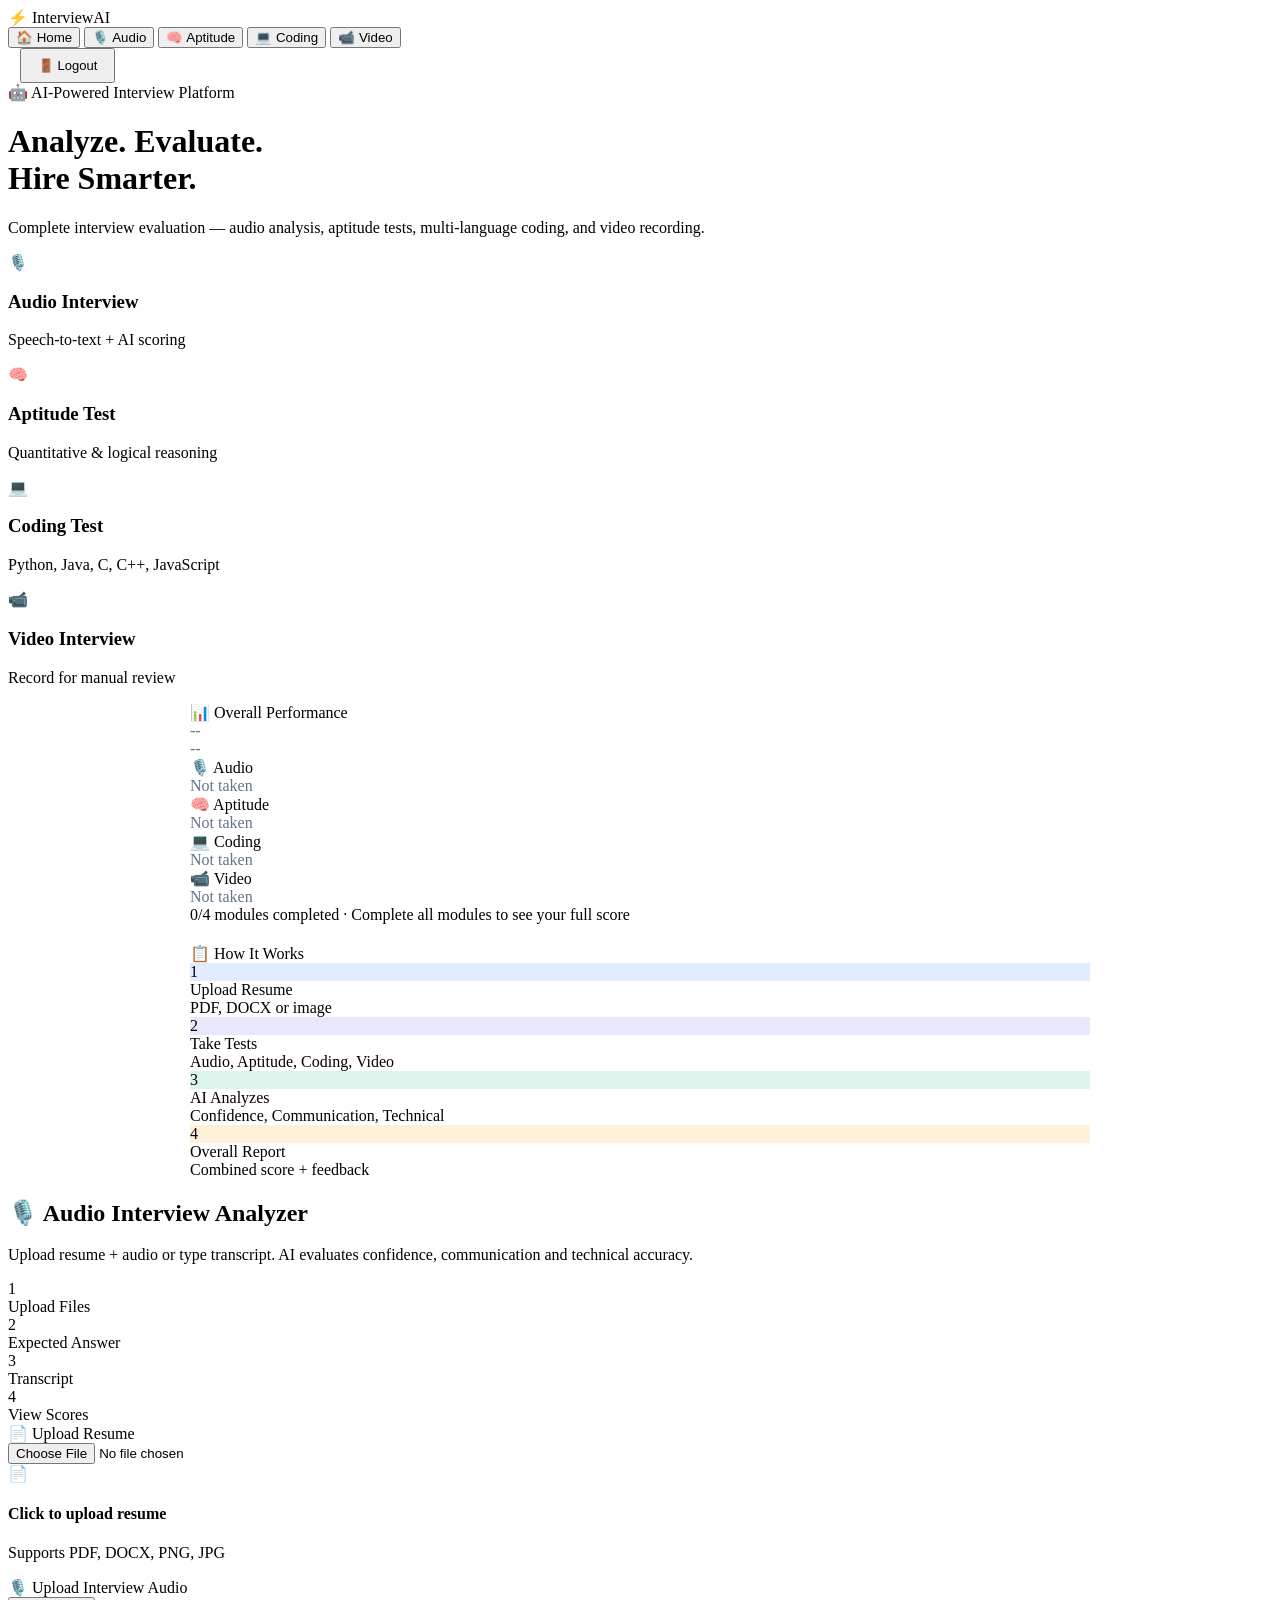
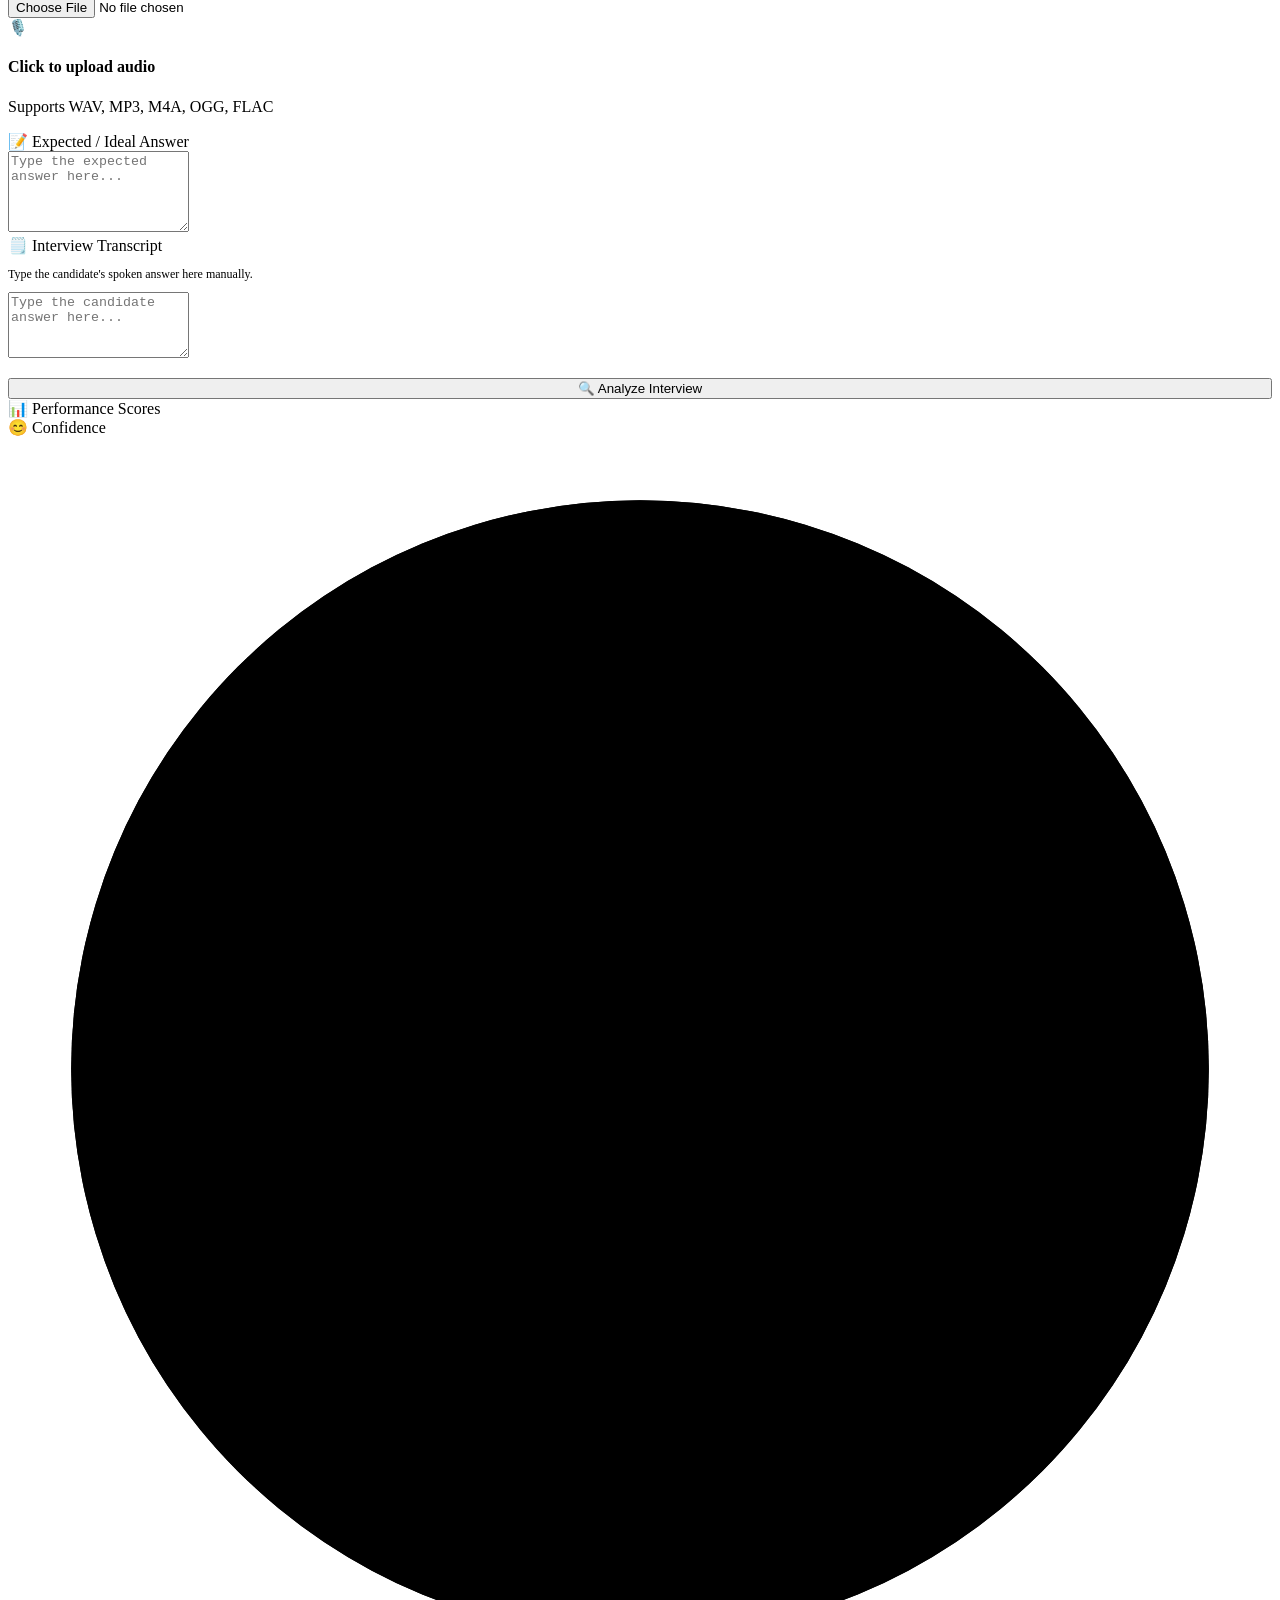
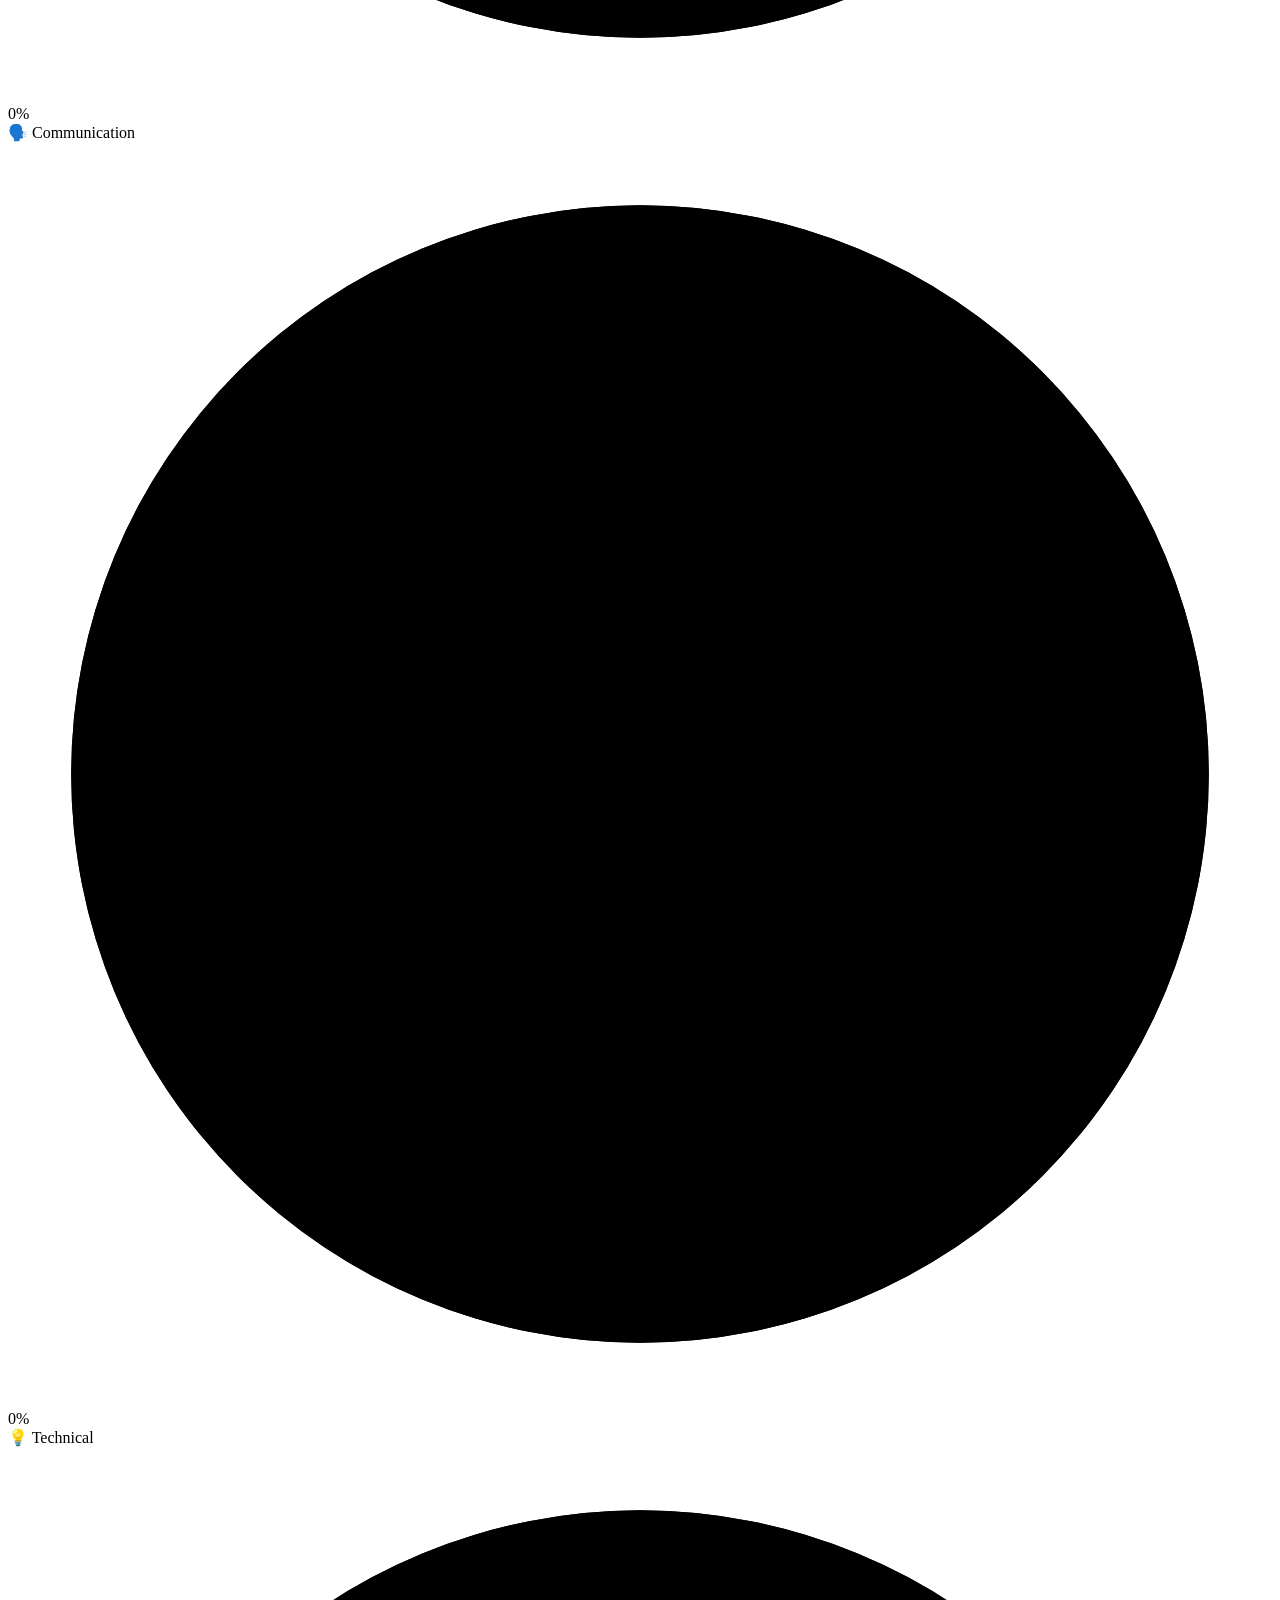
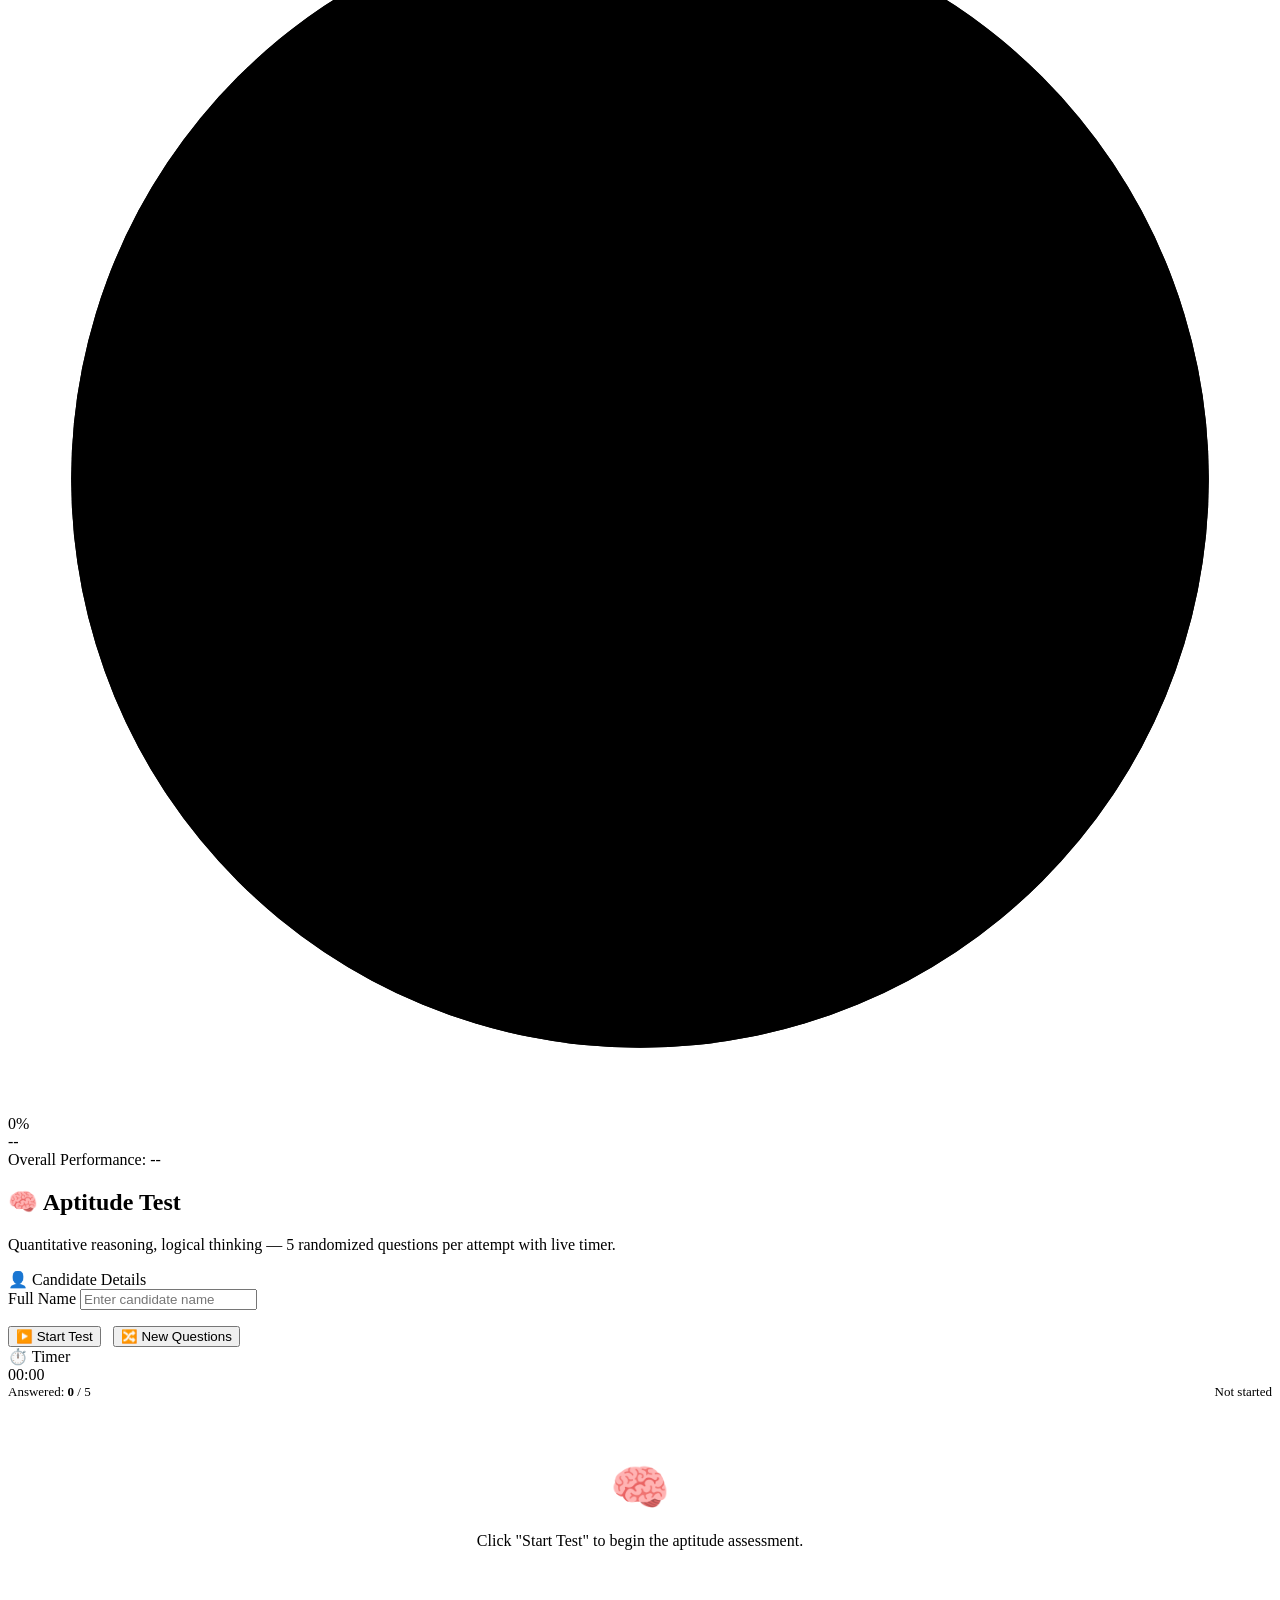
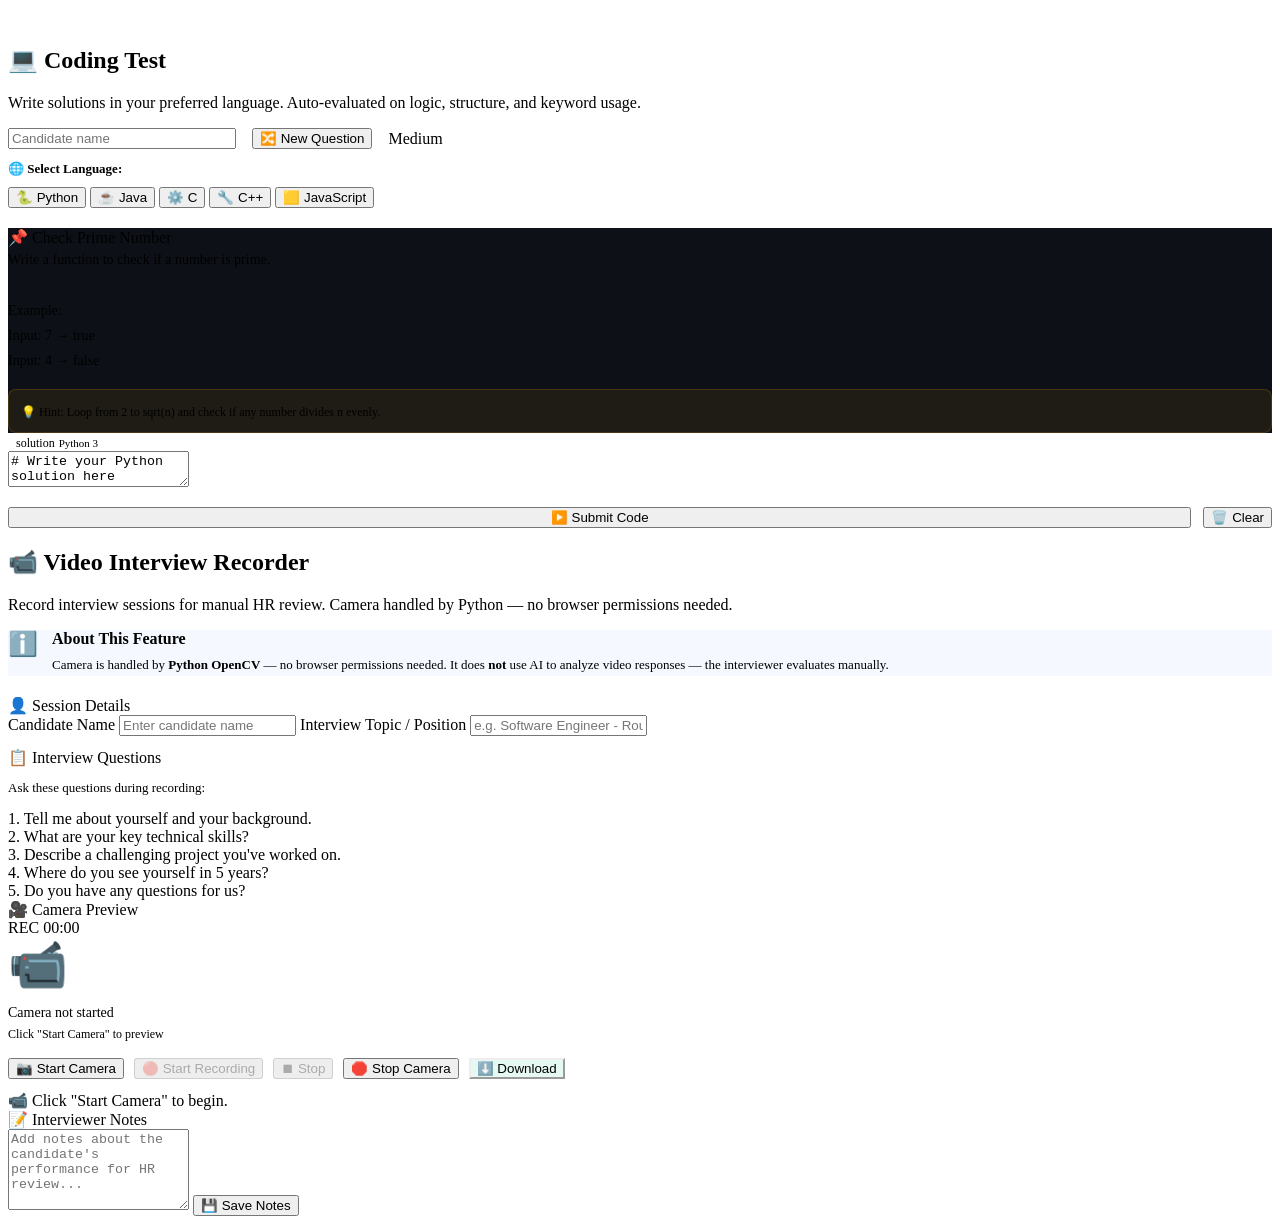
==== index.html @ 1e970c87 "first commit" ====
<!DOCTYPE html>
<html lang="en">
<head>
  <meta charset="UTF-8"/>
  <meta name="viewport" content="width=device-width, initial-scale=1.0"/>
  <title>InterviewAI — Performance Analyzer</title>
  <link href="https://fonts.googleapis.com/css2?family=Syne:wght@400;600;700;800&family=DM+Sans:ital,wght@0,300;0,400;0,500;1,300&display=swap" rel="stylesheet"/>
  <link rel="stylesheet" href="css/style.css"/>
</head>
<body>

<!-- ═══════════════ NAVBAR ═══════════════ -->
<nav>
  <div class="nav-logo">⚡ InterviewAI</div>
  <div class="nav-tabs">
    <button class="nav-tab active" onclick="showPage('home')">🏠 <span>Home</span></button>
    <button class="nav-tab" onclick="showPage('audio')">🎙️ <span>Audio</span></button>
    <button class="nav-tab" onclick="showPage('aptitude')">🧠 <span>Aptitude</span></button>
    <button class="nav-tab" onclick="showPage('coding')">💻 <span>Coding</span></button>
    <button class="nav-tab" onclick="showPage('video')">📹 <span>Video</span></button>
    </div>
  <div style="display:flex;align-items:center;gap:12px;">
    <span id="nav-user" style="font-size:13px;color:var(--text2);"></span>
    <button class="btn btn-ghost" style="padding:8px 16px;font-size:13px;" onclick="doLogout()">🚪 Logout</button>
  </div>
</nav>

<!-- ═══════════════ HOME PAGE ═══════════════ -->
<div class="page active" id="page-home">
  <div class="hero">
    <div class="hero-badge">🤖 AI-Powered Interview Platform</div>
    <h1>Analyze. Evaluate.<br/><span>Hire Smarter.</span></h1>
    <p>Complete interview evaluation — audio analysis, aptitude tests, multi-language coding, and video recording.</p>
    <div class="hero-cards">
      <div class="hero-card" onclick="showPage('audio')">
        <div class="icon">🎙️</div><h3>Audio Interview</h3><p>Speech-to-text + AI scoring</p>
      </div>
      <div class="hero-card" onclick="showPage('aptitude')">
        <div class="icon">🧠</div><h3>Aptitude Test</h3><p>Quantitative & logical reasoning</p>
      </div>
      <div class="hero-card" onclick="showPage('coding')">
        <div class="icon">💻</div><h3>Coding Test</h3><p>Python, Java, C, C++, JavaScript</p>
      </div>
      <div class="hero-card" onclick="showPage('video')">
        <div class="icon">📹</div><h3>Video Interview</h3><p>Record for manual review</p>
      </div>
    </div>
  </div>

  <div style="max-width:900px;margin:0 auto;">
    <!-- Overall Score Panel -->
    <div class="overall-panel" id="overall-panel">
      <div class="overall-header">
        <div class="overall-title">📊 Overall Performance</div>
        <div class="overall-score" style="color:var(--text2);">--</div>
        <div class="overall-grade">Complete modules to see your overall score</div>
      </div>
      <div class="overall-bars"></div>
    </div>

    <div class="card" style="margin-top:20px;">
      <div class="card-title">📋 How It Works</div>
      <div class="how-steps">
        <div class="how-step">
          <div class="how-num" style="background:rgba(59,130,246,.15);color:var(--accent);">1</div>
          <div class="how-label">Upload Resume</div>
          <div class="how-sub">PDF, DOCX or image</div>
        </div>
        <div class="how-step">
          <div class="how-num" style="background:rgba(99,102,241,.15);color:var(--accent2);">2</div>
          <div class="how-label">Take Tests</div>
          <div class="how-sub">Audio, Aptitude, Coding, Video</div>
        </div>
        <div class="how-step">
          <div class="how-num" style="background:rgba(16,185,129,.15);color:var(--accent3);">3</div>
          <div class="how-label">AI Analyzes</div>
          <div class="how-sub">Confidence, Communication, Technical</div>
        </div>
        <div class="how-step">
          <div class="how-num" style="background:rgba(245,158,11,.15);color:var(--warn);">4</div>
          <div class="how-label">Overall Report</div>
          <div class="how-sub">Combined score + feedback</div>
        </div>
      </div>
    </div>
  </div>
</div>

<!-- ═══════════════ AUDIO PAGE ═══════════════ -->
<div class="page" id="page-audio">
  <div class="section-header">
    <h2>🎙️ Audio Interview Analyzer</h2>
    <p>Upload resume + audio or type transcript. AI evaluates confidence, communication and technical accuracy.</p>
  </div>

  <div class="steps" id="audio-steps">
    <div class="step active" id="astep-1"><div class="step-circle">1</div><div class="step-label">Upload Files</div></div>
    <div class="step-line"></div>
    <div class="step" id="astep-2"><div class="step-circle">2</div><div class="step-label">Expected Answer</div></div>
    <div class="step-line"></div>
    <div class="step" id="astep-3"><div class="step-circle">3</div><div class="step-label">Transcript</div></div>
    <div class="step-line"></div>
    <div class="step" id="astep-4"><div class="step-circle">4</div><div class="step-label">View Scores</div></div>
  </div>

  <div class="grid-2">
    <div>
      <div class="card">
        <div class="card-title">📄 Upload Resume</div>
        <div class="upload-zone" id="resume-zone" onclick="document.getElementById('resume-file').click()">
          <input type="file" id="resume-file" accept=".pdf,.docx,.png,.jpg,.jpeg" onchange="handleResumeUpload(this)"/>
          <div class="upload-icon">📄</div>
          <h4>Click to upload resume</h4>
          <p>Supports PDF, DOCX, PNG, JPG</p>
        </div>
      </div>
      <div class="card">
        <div class="card-title">🎙️ Upload Interview Audio</div>
        <div class="upload-zone" id="audio-zone" onclick="document.getElementById('audio-file').click()">
          <input type="file" id="audio-file" accept=".wav,.mp3,.m4a,.ogg,.flac" onchange="handleAudioUpload(this)"/>
          <div class="upload-icon">🎙️</div>
          <h4>Click to upload audio</h4>
          <p>Supports WAV, MP3, M4A, OGG, FLAC</p>
        </div>
      </div>
      <div class="card">
        <div class="card-title">📝 Expected / Ideal Answer</div>
        <textarea id="expected-answer" placeholder="Type the expected answer here..." rows="5"></textarea>
      </div>
      <div class="card">
        <div class="card-title">🗒️ Interview Transcript</div>
        <p style="font-size:12px;color:var(--text3);margin-bottom:10px;">Type the candidate's spoken answer here manually.</p>
        <textarea id="manual-transcript" placeholder="Type the candidate answer here..." rows="4"></textarea>
      </div>
      <button class="btn btn-primary btn-lg" style="width:100%;margin-top:16px;justify-content:center;" onclick="analyzeAudio()" id="analyze-btn">
        🔍 Analyze Interview
      </button>
      <div class="status-bar" id="audio-status" style="display:none;"></div>
    </div>

    <div>
      <div class="card">
        <div class="card-title">📊 Performance Scores</div>
        <div class="score-grid">
          <div class="score-item">
            <div class="score-label">😊 Confidence</div>
            <div class="score-ring">
              <svg viewBox="0 0 100 100"><circle class="track" cx="50" cy="50" r="45"/><circle class="fill conf" id="ring-conf" cx="50" cy="50" r="45"/></svg>
              <div class="score-val" id="val-conf">0%</div>
            </div>
          </div>
          <div class="score-item">
            <div class="score-label">🗣️ Communication</div>
            <div class="score-ring">
              <svg viewBox="0 0 100 100"><circle class="track" cx="50" cy="50" r="45"/><circle class="fill comm" id="ring-comm" cx="50" cy="50" r="45"/></svg>
              <div class="score-val" id="val-comm">0%</div>
            </div>
          </div>
          <div class="score-item">
            <div class="score-label">💡 Technical</div>
            <div class="score-ring">
              <svg viewBox="0 0 100 100"><circle class="track" cx="50" cy="50" r="45"/><circle class="fill tech" id="ring-tech" cx="50" cy="50" r="45"/></svg>
              <div class="score-val" id="val-tech">0%</div>
            </div>
          </div>
        </div>
      </div>
      <div class="result-banner" id="result-banner">
        <div class="grade" id="result-grade">--</div>
        <div class="overall" id="result-overall">Overall Performance: --</div>
      </div>
      <div class="card" id="feedback-section" style="display:none;">
        <div class="card-title">📋 Detailed Feedback</div>
        <div id="feedback-items"></div>
      </div>
      <div class="card" id="transcript-section" style="display:none;">
        <div class="card-title">🗒️ Transcript</div>
        <div class="transcript-box" id="transcript-display">—</div>
      </div>
    </div>
  </div>
</div>

<!-- ═══════════════ APTITUDE PAGE ═══════════════ -->
<div class="page" id="page-aptitude">
  <div class="section-header">
    <h2>🧠 Aptitude Test</h2>
    <p>Quantitative reasoning, logical thinking — 5 randomized questions per attempt with live timer.</p>
  </div>
  <div class="grid-2" style="align-items:start;">
    <div>
      <div class="card">
        <div class="card-title">👤 Candidate Details</div>
        <label>Full Name</label>
        <input type="text" id="apt-name" placeholder="Enter candidate name"/>
        <div style="margin-top:16px;display:flex;gap:12px;flex-wrap:wrap;">
          <button class="btn btn-success" onclick="startAptitude()">▶️ Start Test</button>
          <button class="btn btn-ghost" onclick="newAptitudeTest()">🔀 New Questions</button>
        </div>
      </div>
      <div class="card">
        <div class="card-title">⏱️ Timer</div>
        <div class="timer-display" id="apt-timer">00:00</div>
        <div style="display:flex;justify-content:space-between;font-size:13px;color:var(--text2);">
          <span>Answered: <strong id="apt-answered">0</strong> / 5</span>
          <span id="apt-status-text" style="color:var(--text3);">Not started</span>
        </div>
      </div>
      <div class="card" id="apt-result-card" style="display:none;">
        <div class="card-title">🏆 Result</div>
        <div style="text-align:center;padding:10px 0;">
          <div style="font-family:var(--font-h);font-size:48px;font-weight:800;" id="apt-score-big">--</div>
          <div style="color:var(--text2);margin-top:4px;" id="apt-grade-text">--</div>
          <div style="margin-top:16px;" id="apt-result-details"></div>
        </div>
      </div>
    </div>
    <div id="apt-questions-container">
      <div style="text-align:center;padding:60px 20px;color:var(--text3);">
        <div style="font-size:48px;margin-bottom:16px;">🧠</div>
        <p>Click "Start Test" to begin the aptitude assessment.</p>
      </div>
    </div>
  </div>
</div>

<!-- ═══════════════ CODING PAGE ═══════════════ -->
<div class="page" id="page-coding">
  <div class="section-header">
    <h2>💻 Coding Test</h2>
    <p>Write solutions in your preferred language. Auto-evaluated on logic, structure, and keyword usage.</p>
  </div>

  <div style="display:flex;align-items:center;gap:16px;margin-bottom:12px;flex-wrap:wrap;">
    <input type="text" id="code-name" placeholder="Candidate name" style="width:220px;"/>
    <button class="btn btn-ghost" onclick="newCodingQuestion()">🔀 New Question</button>
    <span id="code-difficulty-badge" class="badge badge-blue">Easy</span>
  </div>

  <!-- Language Selector -->
  <div style="margin-bottom:20px;">
    <div style="font-size:13px;font-weight:600;color:var(--text2);margin-bottom:10px;">🌐 Select Language:</div>
    <div class="lang-selector" id="lang-selector"></div>
  </div>

  <div class="grid-2" style="align-items:start;">
    <div>
      <div class="card" style="background:#0d1117;border-color:#1e2d47;">
        <div class="card-title" id="code-q-title">📌 Question</div>
        <div id="code-q-desc" style="font-size:14px;line-height:1.8;color:var(--text2);white-space:pre-line;"></div>
        <div style="margin-top:16px;padding:12px;background:rgba(245,158,11,.08);border-radius:8px;border:1px solid rgba(245,158,11,.2);">
          <span style="font-size:12px;color:var(--warn);">💡 Hint: </span>
          <span id="code-q-hint" style="font-size:12px;color:var(--text2);"></span>
        </div>
      </div>

      <div class="card" id="code-result-card" style="display:none;">
        <div class="card-title">📊 Result</div>
        <div style="text-align:center;margin-bottom:16px;">
          <div style="font-family:var(--font-h);font-size:42px;font-weight:800;" id="code-score-big">--</div>
          <div id="code-grade-text" style="color:var(--text2);font-size:15px;margin-top:4px;"></div>
        </div>
        <div id="code-feedback-items"></div>
        <div style="margin-top:16px;">
          <div style="font-size:13px;font-weight:600;color:var(--text2);margin-bottom:8px;">✅ Sample Solution:</div>
          <div class="code-editor" style="max-height:200px;overflow-y:auto;">
            <div class="code-editor-bar">
              <div class="code-dot" style="background:#ff5f57"></div>
              <div class="code-dot" style="background:#febc2e"></div>
              <div class="code-dot" style="background:#28c840"></div>
              <span id="lang-badge" style="font-size:12px;color:var(--text3);margin-left:8px;">🐍 Python</span>
            </div>
            <pre id="code-sample-solution" style="padding:16px;color:#a5f3fc;font-size:13px;line-height:1.7;overflow-x:auto;margin:0;white-space:pre-wrap;"></pre>
          </div>
        </div>
      </div>
    </div>

    <div>
      <div class="code-editor">
        <div class="code-editor-bar">
          <div class="code-dot" style="background:#ff5f57"></div>
          <div class="code-dot" style="background:#febc2e"></div>
          <div class="code-dot" style="background:#28c840"></div>
          <span style="font-size:12px;color:var(--text3);margin-left:8px;">solution</span>
          <span style="margin-left:auto;font-size:11px;color:var(--text3);" id="editor-lang-label">Python 3</span>
        </div>
        <textarea id="code-editor-box" spellcheck="false"># Write your Python solution here

def solution():
    pass
</textarea>
      </div>
      <div style="display:flex;gap:12px;margin-top:16px;">
        <button class="btn btn-primary btn-lg" style="flex:1;justify-content:center;" onclick="submitCode()">▶️ Submit Code</button>
        <button class="btn btn-ghost" onclick="clearCode()">🗑️ Clear</button>
      </div>
    </div>
  </div>
</div>

<!-- ═══════════════ VIDEO PAGE ═══════════════ -->
<div class="page" id="page-video">
  <div class="section-header">
    <h2>📹 Video Interview Recorder</h2>
    <p>Record interview sessions for manual HR review. Camera handled by Python — no browser permissions needed.</p>
  </div>

  <div class="card" style="background:rgba(59,130,246,.05);border-color:rgba(59,130,246,.2);margin-bottom:20px;">
    <div style="display:flex;gap:14px;align-items:flex-start;">
      <div style="font-size:24px;">ℹ️</div>
      <div>
        <div style="font-weight:600;margin-bottom:6px;">About This Feature</div>
        <div style="font-size:13px;color:var(--text2);line-height:1.7;">
          Camera is handled by <strong>Python OpenCV</strong> — no browser permissions needed.
          It does <strong>not</strong> use AI to analyze video responses — the interviewer evaluates manually.
        </div>
      </div>
    </div>
  </div>

  <div class="grid-2" style="align-items:start;">
    <div>
      <div class="card">
        <div class="card-title">👤 Session Details</div>
        <label>Candidate Name</label>
        <input type="text" id="video-name" placeholder="Enter candidate name" style="margin-bottom:12px;"/>
        <label>Interview Topic / Position</label>
        <input type="text" id="video-topic" placeholder="e.g. Software Engineer - Round 1"/>
      </div>
      <div class="card">
        <div class="card-title">📋 Interview Questions</div>
        <p style="font-size:13px;color:var(--text2);margin-bottom:14px;">Ask these questions during recording:</p>
        <div class="video-q-list">
          <div class="video-q" style="border-color:var(--accent);">1. Tell me about yourself and your background.</div>
          <div class="video-q" style="border-color:var(--accent2);">2. What are your key technical skills?</div>
          <div class="video-q" style="border-color:var(--accent3);">3. Describe a challenging project you've worked on.</div>
          <div class="video-q" style="border-color:var(--warn);">4. Where do you see yourself in 5 years?</div>
          <div class="video-q" style="border-color:var(--danger);">5. Do you have any questions for us?</div>
        </div>
      </div>
      <div class="card" id="video-saved-card" style="display:none;">
        <div class="card-title">💾 Recording Saved</div>
        <div id="video-saved-info" style="font-size:13px;color:var(--text2);line-height:1.8;"></div>
      </div>
    </div>

    <div>
      <div class="card">
        <div class="card-title">🎥 Camera Preview</div>
        <div class="video-preview" id="video-preview">
          <img id="camera-stream" src="" alt="" style="display:none;width:100%;height:100%;object-fit:cover;"/>
          <div class="rec-badge" id="rec-badge"><div class="rec-dot"></div> REC <span id="rec-timer">00:00</span></div>
          <div class="video-overlay" id="video-overlay">
            <div style="font-size:48px;margin-bottom:12px;">📹</div>
            <div style="font-size:14px;">Camera not started</div>
            <div style="font-size:12px;color:var(--text3);margin-top:6px;">Click "Start Camera" to preview</div>
          </div>
        </div>
        <div style="display:flex;gap:10px;margin-top:16px;flex-wrap:wrap;">
          <button class="btn btn-ghost" onclick="startCamera()" id="btn-start-cam">📷 Start Camera</button>
          <button class="btn btn-danger" onclick="startRecording()" id="btn-start-rec" disabled>🔴 Start Recording</button>
          <button class="btn btn-ghost" onclick="stopRecording()" id="btn-stop-rec" disabled>⏹ Stop</button>
          <button class="btn btn-ghost" onclick="stopCamera()" id="btn-stop-cam">🛑 Stop Camera</button>
          <button class="btn btn-ghost" onclick="downloadRecording()" id="btn-download" disabled style="background:rgba(16,185,129,.1);border-color:var(--accent3);color:var(--accent3);">⬇️ Download</button>
        </div>
        <div class="status-bar" id="video-status" style="margin-top:12px;">📹 Click "Start Camera" to begin.</div>
      </div>
      <div class="card">
        <div class="card-title">📝 Interviewer Notes</div>
        <textarea id="video-notes" placeholder="Add notes about the candidate's performance for HR review..." rows="5"></textarea>
        <button class="btn btn-ghost" style="margin-top:12px;" onclick="saveNotes()">💾 Save Notes</button>
      </div>
    </div>
  </div>
</div>

<!-- Scripts -->
<script src="js/data.js"></script>
<script src="js/utils.js"></script>
<script src="js/audio.js"></script>
<script src="js/aptitude.js"></script>
<script src="js/coding.js"></script>
<script src="js/video.js"></script>
<script src="js/main.js"></script>
<script>
function doLogout() {
  fetch('/api/auth/logout', { method: 'POST' })
    .then(() => window.location.href = '/login')
    .catch(() => window.location.href = '/login');
}
</script>
</body>
</html>
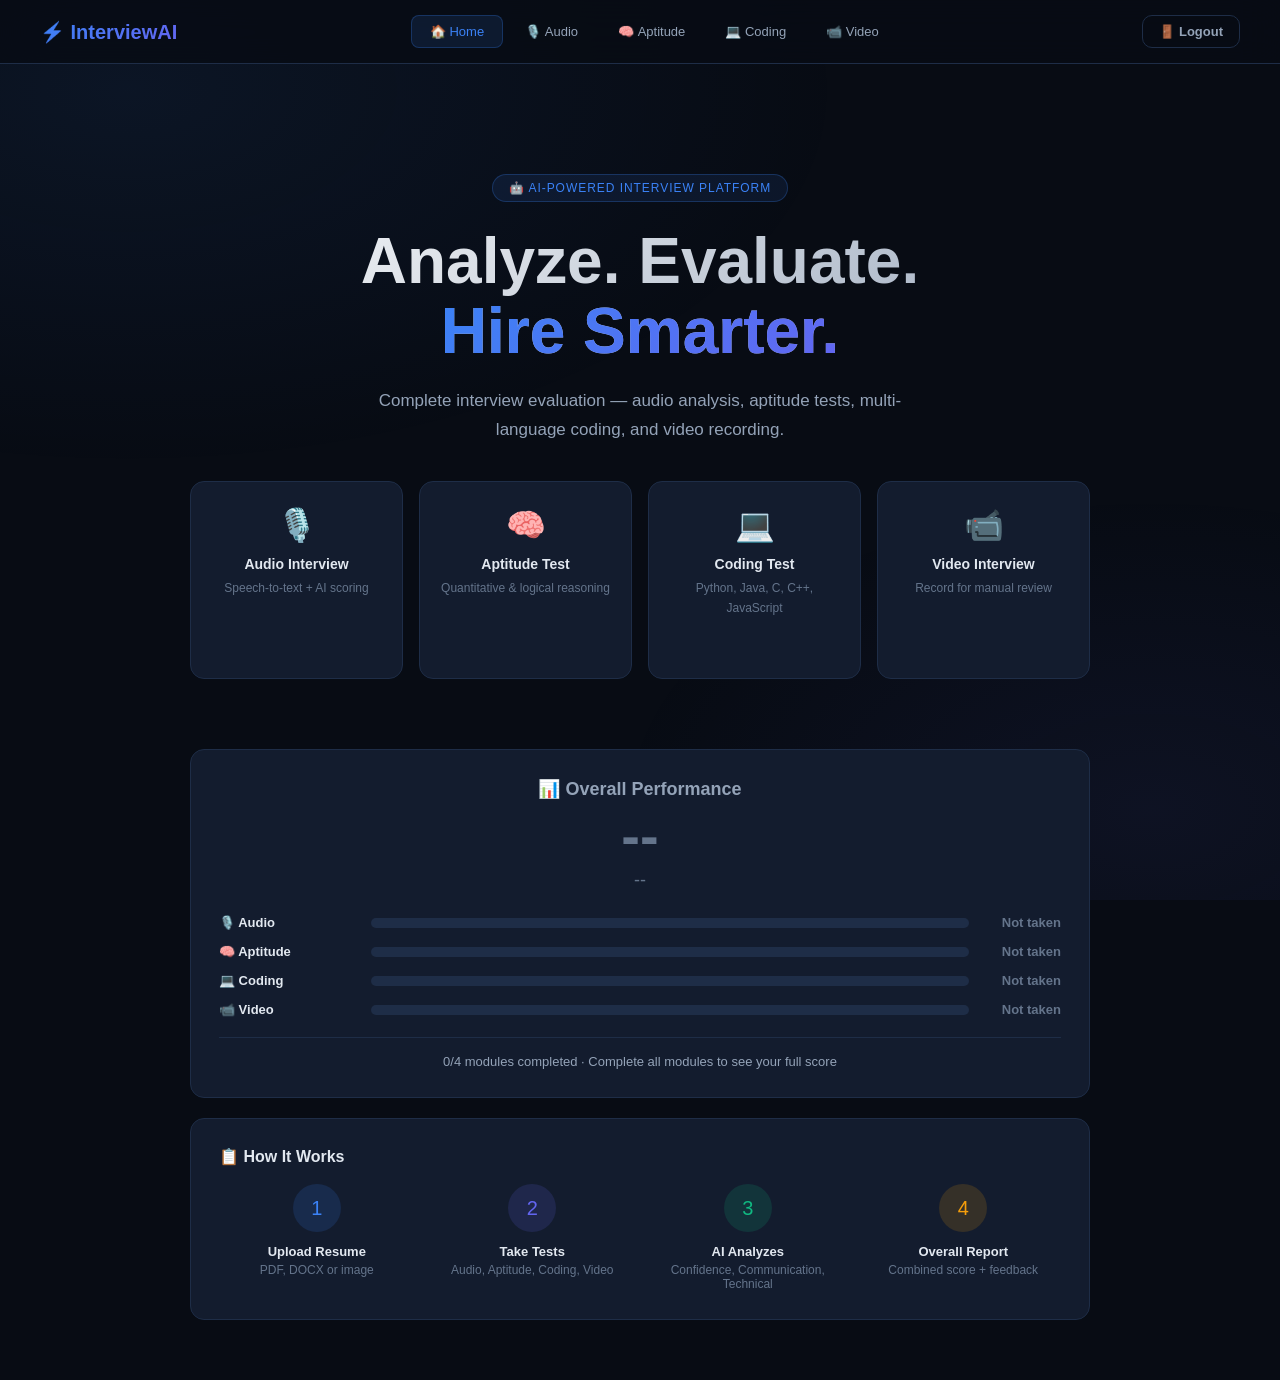
==== commit cfb8e59c: "change in index.html" ====
--- a/index.html
+++ b/index.html
@@ -5,7 +5,7 @@
   <meta name="viewport" content="width=device-width, initial-scale=1.0"/>
   <title>InterviewAI — Performance Analyzer</title>
   <link href="https://fonts.googleapis.com/css2?family=Syne:wght@400;600;700;800&family=DM+Sans:ital,wght@0,300;0,400;0,500;1,300&display=swap" rel="stylesheet"/>
-  <link rel="stylesheet" href="css/style.css"/>
+  <link rel="stylesheet" href="style.css"/>
 </head>
 <body>
 
--- a/style.css
+++ b/style.css
@@ -0,0 +1,615 @@
+/* ═══════════════════════════════ RESET & VARIABLES ═══════════════════════════════ */
+*, *::before, *::after { box-sizing: border-box; margin: 0; padding: 0; }
+
+:root {
+  --bg:      #080c14;
+  --bg2:     #0d1422;
+  --bg3:     #111827;
+  --card:    #131c2e;
+  --card2:   #1a2540;
+  --border:  #1e2d47;
+  --accent:  #3b82f6;
+  --accent2: #6366f1;
+  --accent3: #10b981;
+  --danger:  #ef4444;
+  --warn:    #f59e0b;
+  --text:    #e2e8f0;
+  --text2:   #94a3b8;
+  --text3:   #64748b;
+  --font-h:  'Syne', sans-serif;
+  --font-b:  'DM Sans', sans-serif;
+  --radius:  14px;
+}
+
+html { scroll-behavior: smooth; }
+
+body {
+  background: var(--bg);
+  color: var(--text);
+  font-family: var(--font-b);
+  min-height: 100vh;
+  overflow-x: hidden;
+}
+
+body::before {
+  content: '';
+  position: fixed; inset: 0; z-index: 0;
+  background:
+    radial-gradient(ellipse 80% 60% at 10% 10%, rgba(59,130,246,.08) 0%, transparent 70%),
+    radial-gradient(ellipse 60% 50% at 90% 90%, rgba(99,102,241,.07) 0%, transparent 70%);
+  pointer-events: none;
+}
+
+/* ═══════════════════════════════ NAVBAR ═══════════════════════════════ */
+nav {
+  position: sticky; top: 0; z-index: 100;
+  background: rgba(8,12,20,.85);
+  backdrop-filter: blur(20px);
+  border-bottom: 1px solid var(--border);
+  padding: 0 40px;
+  display: flex; align-items: center; justify-content: space-between;
+  height: 64px;
+}
+
+.nav-logo {
+  font-family: var(--font-h);
+  font-size: 20px; font-weight: 800;
+  background: linear-gradient(135deg, var(--accent), var(--accent2));
+  -webkit-background-clip: text; -webkit-text-fill-color: transparent;
+  background-clip: text;
+}
+
+.nav-tabs { display: flex; gap: 4px; }
+
+.nav-tab {
+  padding: 8px 18px; border-radius: 8px;
+  font-family: var(--font-b); font-size: 13px; font-weight: 500;
+  color: var(--text2); cursor: pointer; border: none;
+  background: transparent; transition: all .2s;
+}
+.nav-tab:hover { color: var(--text); background: var(--card2); }
+.nav-tab.active {
+  color: var(--accent);
+  background: rgba(59,130,246,.12);
+  border: 1px solid rgba(59,130,246,.25);
+}
+
+/* ═══════════════════════════════ PAGES ═══════════════════════════════ */
+.page {
+  display: none;
+  position: relative; z-index: 1;
+  padding: 40px; max-width: 1200px; margin: 0 auto;
+}
+.page.active { display: block; animation: fadeUp .4s ease; }
+
+@keyframes fadeUp {
+  from { opacity: 0; transform: translateY(16px); }
+  to   { opacity: 1; transform: translateY(0); }
+}
+
+/* ═══════════════════════════════ HERO ═══════════════════════════════ */
+.hero { text-align: center; padding: 70px 20px 50px; }
+
+.hero-badge {
+  display: inline-flex; align-items: center; gap: 8px;
+  background: rgba(59,130,246,.1); border: 1px solid rgba(59,130,246,.25);
+  padding: 6px 16px; border-radius: 100px; font-size: 12px;
+  color: var(--accent); font-weight: 500; margin-bottom: 24px;
+  text-transform: uppercase; letter-spacing: .08em;
+}
+
+.hero h1 {
+  font-family: var(--font-h); font-size: clamp(36px,5vw,64px); font-weight: 800;
+  line-height: 1.1; margin-bottom: 20px;
+  background: linear-gradient(135deg, #fff 0%, #94a3b8 100%);
+  -webkit-background-clip: text; -webkit-text-fill-color: transparent; background-clip: text;
+}
+.hero h1 span {
+  background: linear-gradient(135deg, var(--accent), var(--accent2));
+  -webkit-background-clip: text; -webkit-text-fill-color: transparent; background-clip: text;
+}
+.hero p { color: var(--text2); font-size: 17px; max-width: 580px; margin: 0 auto 36px; line-height: 1.7; }
+
+.hero-cards {
+  display: grid; grid-template-columns: repeat(4,1fr);
+  gap: 16px; max-width: 900px; margin: 0 auto;
+}
+.hero-card {
+  background: var(--card); border: 1px solid var(--border);
+  border-radius: var(--radius); padding: 24px 20px; text-align: center;
+  cursor: pointer; transition: all .3s;
+}
+.hero-card:hover {
+  border-color: var(--accent); transform: translateY(-4px);
+  box-shadow: 0 16px 40px rgba(59,130,246,.15);
+}
+.hero-card .icon { font-size: 32px; margin-bottom: 12px; }
+.hero-card h3 { font-family: var(--font-h); font-size: 14px; font-weight: 700; margin-bottom: 6px; }
+.hero-card p { font-size: 12px; color: var(--text3); }
+
+.how-steps { display: grid; grid-template-columns: repeat(4,1fr); gap: 20px; text-align: center; }
+.how-num {
+  width: 48px; height: 48px; border-radius: 50%;
+  display: flex; align-items: center; justify-content: center;
+  font-size: 20px; margin: 0 auto 12px;
+}
+.how-label { font-size: 13px; font-weight: 600; margin-bottom: 4px; }
+.how-sub   { font-size: 12px; color: var(--text3); }
+
+/* ═══════════════════════════════ SECTION HEADER ═══════════════════════════════ */
+.section-header { margin-bottom: 32px; }
+.section-header h2 { font-family: var(--font-h); font-size: 28px; font-weight: 700; margin-bottom: 8px; }
+.section-header p  { color: var(--text2); font-size: 14px; }
+
+/* ═══════════════════════════════ CARDS ═══════════════════════════════ */
+.card {
+  background: var(--card); border: 1px solid var(--border);
+  border-radius: var(--radius); padding: 28px; margin-bottom: 20px;
+}
+.card-title {
+  font-family: var(--font-h); font-size: 16px; font-weight: 700;
+  margin-bottom: 18px; display: flex; align-items: center; gap: 10px;
+}
+
+/* ═══════════════════════════════ GRID ═══════════════════════════════ */
+.grid-2 { display: grid; grid-template-columns: 1fr 1fr; gap: 20px; }
+.grid-3 { display: grid; grid-template-columns: repeat(3,1fr); gap: 20px; }
+
+/* ═══════════════════════════════ FORMS ═══════════════════════════════ */
+label { display: block; font-size: 13px; font-weight: 500; color: var(--text2); margin-bottom: 8px; }
+
+input[type=text], textarea, select {
+  width: 100%; background: var(--bg2); border: 1px solid var(--border);
+  color: var(--text); border-radius: 10px; padding: 12px 16px;
+  font-family: var(--font-b); font-size: 14px; outline: none;
+  transition: border-color .2s;
+}
+input[type=text]:focus, textarea:focus { border-color: var(--accent); }
+textarea { resize: vertical; min-height: 100px; }
+
+/* ═══════════════════════════════ BUTTONS ═══════════════════════════════ */
+.btn {
+  display: inline-flex; align-items: center; gap: 8px;
+  padding: 12px 24px; border-radius: 10px;
+  font-family: var(--font-b); font-size: 14px; font-weight: 600;
+  cursor: pointer; border: none; transition: all .2s;
+}
+.btn-primary { background: var(--accent); color: #fff; }
+.btn-primary:hover { background: #2563eb; transform: translateY(-1px); box-shadow: 0 8px 24px rgba(59,130,246,.3); }
+.btn-success { background: var(--accent3); color: #fff; }
+.btn-success:hover { background: #059669; }
+.btn-danger  { background: var(--danger); color: #fff; }
+.btn-danger:hover  { background: #dc2626; }
+.btn-ghost {
+  background: transparent; color: var(--text2);
+  border: 1px solid var(--border);
+}
+.btn-ghost:hover { border-color: var(--accent); color: var(--accent); }
+.btn-lg { padding: 16px 36px; font-size: 16px; border-radius: 12px; }
+.btn:disabled { opacity: .4; cursor: not-allowed; transform: none !important; }
+
+/* ═══════════════════════════════ UPLOAD ZONE ═══════════════════════════════ */
+.upload-zone {
+  border: 2px dashed var(--border); border-radius: var(--radius);
+  padding: 36px; text-align: center; cursor: pointer;
+  transition: all .3s; position: relative; overflow: hidden;
+}
+.upload-zone:hover, .upload-zone.drag-over {
+  border-color: var(--accent); background: rgba(59,130,246,.05);
+}
+.upload-zone input { position: absolute; inset: 0; opacity: 0; cursor: pointer; }
+.upload-icon { font-size: 40px; margin-bottom: 12px; }
+.upload-zone h4  { font-family: var(--font-h); font-size: 15px; margin-bottom: 6px; }
+.upload-zone p   { font-size: 13px; color: var(--text3); }
+.upload-zone.uploaded { border-color: var(--accent3); background: rgba(16,185,129,.05); }
+
+/* ═══════════════════════════════ SCORE RINGS ═══════════════════════════════ */
+.score-grid { display: grid; grid-template-columns: repeat(3,1fr); gap: 20px; margin: 24px 0; }
+.score-item { text-align: center; }
+.score-label { font-size: 13px; color: var(--text2); margin-bottom: 12px; font-weight: 500; }
+
+.score-ring {
+  width: 110px; height: 110px; margin: 0 auto 12px;
+  position: relative; display: flex; align-items: center; justify-content: center;
+}
+.score-ring svg { position: absolute; inset: 0; transform: rotate(-90deg); }
+.score-ring .track { fill: none; stroke: var(--border); stroke-width: 8; }
+.score-ring .fill  {
+  fill: none; stroke-width: 8; stroke-linecap: round;
+  stroke-dasharray: 283; stroke-dashoffset: 283;
+  transition: stroke-dashoffset 1.2s cubic-bezier(.4,0,.2,1);
+}
+.score-ring .fill.conf { stroke: var(--accent); }
+.score-ring .fill.comm { stroke: var(--accent2); }
+.score-ring .fill.tech { stroke: var(--accent3); }
+.score-val { font-family: var(--font-h); font-size: 22px; font-weight: 800; }
+
+/* ═══════════════════════════════ RESULT BANNER ═══════════════════════════════ */
+.result-banner {
+  background: linear-gradient(135deg, rgba(59,130,246,.15), rgba(99,102,241,.1));
+  border: 1px solid rgba(59,130,246,.3); border-radius: var(--radius);
+  padding: 28px; text-align: center; margin: 20px 0; display: none;
+}
+.result-banner.show { display: block; animation: fadeUp .5s ease; }
+.result-banner .grade   { font-family: var(--font-h); font-size: 42px; font-weight: 800; }
+.result-banner .overall { font-size: 16px; color: var(--text2); margin-top: 6px; }
+
+/* ═══════════════════════════════ FEEDBACK ═══════════════════════════════ */
+.feedback-item {
+  background: var(--bg2); border-radius: 10px; padding: 16px 20px;
+  margin-bottom: 10px; border-left: 3px solid var(--border);
+  font-size: 14px; line-height: 1.6;
+}
+.feedback-item.good { border-color: var(--accent3); }
+.feedback-item.warn { border-color: var(--warn); }
+.feedback-item.bad  { border-color: var(--danger); }
+
+/* ═══════════════════════════════ TRANSCRIPT ═══════════════════════════════ */
+.transcript-box {
+  background: var(--bg2); border: 1px solid var(--border);
+  border-radius: 10px; padding: 16px; font-size: 13px;
+  line-height: 1.7; color: var(--text2); min-height: 80px; white-space: pre-wrap;
+}
+
+/* ═══════════════════════════════ STATUS BAR ═══════════════════════════════ */
+.status-bar {
+  background: var(--bg2); border: 1px solid var(--border);
+  border-radius: 10px; padding: 12px 18px; font-size: 13px;
+  color: var(--text2); margin: 16px 0; display: flex; align-items: center; gap: 10px;
+}
+.status-bar.processing { color: var(--warn);    border-color: rgba(245,158,11,.3); }
+.status-bar.success    { color: var(--accent3); border-color: rgba(16,185,129,.3); }
+.status-bar.error      { color: var(--danger);  border-color: rgba(239,68,68,.3); }
+
+.spinner {
+  width: 16px; height: 16px; border: 2px solid currentColor;
+  border-top-color: transparent; border-radius: 50%;
+  animation: spin .7s linear infinite; flex-shrink: 0;
+}
+@keyframes spin { to { transform: rotate(360deg); } }
+
+/* ═══════════════════════════════ STEPS ═══════════════════════════════ */
+.steps { display: flex; align-items: center; gap: 0; margin-bottom: 32px; overflow-x: auto; padding-bottom: 4px; }
+.step  { display: flex; align-items: center; flex-shrink: 0; }
+.step-circle {
+  width: 32px; height: 32px; border-radius: 50%;
+  background: var(--card2); border: 2px solid var(--border);
+  display: flex; align-items: center; justify-content: center;
+  font-size: 13px; font-weight: 700; color: var(--text3); transition: all .3s; flex-shrink: 0;
+}
+.step.done   .step-circle { background: var(--accent3); border-color: var(--accent3); color: #fff; }
+.step.active .step-circle { background: var(--accent);  border-color: var(--accent);  color: #fff; }
+.step-label  { font-size: 12px; color: var(--text3); margin: 0 12px; white-space: nowrap; }
+.step.active .step-label  { color: var(--accent);  font-weight: 600; }
+.step.done   .step-label  { color: var(--accent3); }
+.step-line   { width: 40px; height: 2px; background: var(--border); flex-shrink: 0; }
+
+/* ═══════════════════════════════ APTITUDE ═══════════════════════════════ */
+.timer-display {
+  font-family: var(--font-h); font-size: 32px; font-weight: 800;
+  color: var(--warn); text-align: center; letter-spacing: 2px;
+  padding: 16px; background: var(--bg2); border-radius: var(--radius);
+  border: 1px solid var(--border); margin-bottom: 20px;
+}
+
+.question-card {
+  background: var(--card); border: 1px solid var(--border);
+  border-radius: var(--radius); padding: 24px; margin-bottom: 16px;
+  transition: border-color .2s;
+}
+.question-card.answered { border-color: rgba(59,130,246,.4); }
+.q-number {
+  display: inline-flex; align-items: center; justify-content: center;
+  width: 28px; height: 28px; border-radius: 8px;
+  background: rgba(59,130,246,.15); color: var(--accent);
+  font-size: 12px; font-weight: 700; margin-bottom: 12px;
+}
+.q-text   { font-size: 15px; font-weight: 500; margin-bottom: 18px; line-height: 1.5; }
+.options  { display: grid; grid-template-columns: 1fr 1fr; gap: 10px; }
+.option {
+  padding: 12px 16px; border-radius: 10px; cursor: pointer;
+  border: 1px solid var(--border); background: var(--bg2);
+  font-size: 13px; transition: all .2s;
+  display: flex; align-items: center; gap: 10px;
+}
+.option:hover    { border-color: var(--accent); background: rgba(59,130,246,.08); }
+.option.selected { border-color: var(--accent); background: rgba(59,130,246,.15); color: var(--accent); }
+.option.correct  { border-color: var(--accent3); background: rgba(16,185,129,.12); color: var(--accent3); }
+.option.wrong    { border-color: var(--danger);  background: rgba(239,68,68,.1);  color: var(--danger); }
+
+/* ═══════════════════════════════ CODE EDITOR ═══════════════════════════════ */
+.code-editor {
+  background: #0a0e1a; border: 1px solid var(--border); border-radius: 12px; overflow: hidden;
+}
+.code-editor-bar {
+  background: #111827; padding: 10px 16px;
+  display: flex; align-items: center; gap: 8px; border-bottom: 1px solid var(--border);
+}
+.code-dot { width: 12px; height: 12px; border-radius: 50%; }
+.code-editor textarea {
+  background: transparent; border: none; border-radius: 0;
+  font-family: 'Courier New', monospace; font-size: 14px;
+  padding: 20px; min-height: 260px; line-height: 1.7;
+  color: #a5f3fc; resize: vertical; width: 100%;
+}
+.code-editor textarea:focus { outline: none; border: none; box-shadow: none; }
+
+/* ═══════════════════════════════ BADGES ═══════════════════════════════ */
+.badge {
+  display: inline-flex; align-items: center;
+  padding: 4px 12px; border-radius: 100px; font-size: 12px; font-weight: 600;
+}
+.badge-blue   { background: rgba(59,130,246,.15); color: var(--accent); }
+.badge-green  { background: rgba(16,185,129,.15); color: var(--accent3); }
+.badge-orange { background: rgba(245,158,11,.15);  color: var(--warn); }
+.badge-red    { background: rgba(239,68,68,.15);   color: var(--danger); }
+
+/* ═══════════════════════════════ VIDEO ═══════════════════════════════ */
+.video-preview {
+  background: #000; border-radius: var(--radius); overflow: hidden;
+  aspect-ratio: 16/9; display: flex; align-items: center; justify-content: center;
+  border: 1px solid var(--border); position: relative;
+}
+video { width: 100%; height: 100%; object-fit: cover; }
+.video-overlay {
+  position: absolute; inset: 0;
+  display: flex; flex-direction: column; align-items: center; justify-content: center;
+  color: var(--text2);
+}
+.rec-badge {
+  position: absolute; top: 14px; left: 14px;
+  background: rgba(0,0,0,.7); padding: 6px 14px; border-radius: 100px;
+  font-size: 13px; font-weight: 600; color: var(--danger);
+  display: none; align-items: center; gap: 6px;
+}
+.rec-badge.show { display: flex; }
+.rec-dot {
+  width: 14px; height: 14px; border-radius: 50%; background: var(--danger);
+  animation: blink 1s infinite; display: inline-block;
+}
+@keyframes blink { 0%,100%{opacity:1} 50%{opacity:0} }
+
+.video-q-list .video-q {
+  background: var(--bg2); border-radius: 8px; padding: 12px 14px;
+  margin-bottom: 8px; font-size: 13px; border-left: 3px solid;
+}
+
+/* ═══════════════════════════════ SCROLLBAR ═══════════════════════════════ */
+::-webkit-scrollbar { width: 6px; height: 6px; }
+::-webkit-scrollbar-track { background: var(--bg); }
+::-webkit-scrollbar-thumb { background: var(--border); border-radius: 3px; }
+
+/* ═══════════════════════════════ RESPONSIVE ═══════════════════════════════ */
+@media (max-width: 768px) {
+  nav { padding: 0 16px; }
+  .nav-tab span { display: none; }
+  .page { padding: 20px 16px; }
+  .grid-2, .grid-3 { grid-template-columns: 1fr; }
+  .score-grid { grid-template-columns: 1fr; }
+  .hero-cards { grid-template-columns: 1fr 1fr; }
+  .options { grid-template-columns: 1fr; }
+  .how-steps { grid-template-columns: 1fr 1fr; }
+}
+
+/* ════════════════ LANGUAGE SELECTOR ════════════════ */
+.lang-selector {
+  display: flex; gap: 8px; flex-wrap: wrap; margin-bottom: 16px;
+}
+.lang-btn {
+  padding: 8px 16px; border-radius: 8px; cursor: pointer;
+  border: 1px solid var(--border); background: var(--bg2);
+  font-family: var(--font-b); font-size: 13px; font-weight: 500;
+  color: var(--text2); transition: all .2s;
+}
+.lang-btn:hover { border-color: var(--accent); color: var(--accent); }
+.lang-btn.active {
+  border-color: var(--accent); color: var(--accent);
+  background: rgba(59,130,246,.12);
+}
+
+/* ════════════════ OVERALL PANEL ════════════════ */
+.overall-panel {
+  background: var(--card); border: 1px solid var(--border);
+  border-radius: var(--radius); padding: 28px; margin-top: 20px;
+}
+.overall-header { text-align: center; margin-bottom: 24px; }
+.overall-title {
+  font-family: var(--font-h); font-size: 18px; font-weight: 700;
+  color: var(--text2); margin-bottom: 8px;
+}
+.overall-score {
+  font-family: var(--font-h); font-size: 56px; font-weight: 800;
+  line-height: 1;
+}
+.overall-grade { font-size: 18px; color: var(--text2); margin-top: 6px; }
+.overall-bars { display: flex; flex-direction: column; gap: 14px; }
+.overall-bar-item {
+  display: grid; grid-template-columns: 140px 1fr 80px;
+  align-items: center; gap: 12px;
+}
+.overall-bar-label { font-size: 13px; font-weight: 600; }
+.overall-bar-track {
+  height: 10px; background: var(--border);
+  border-radius: 100px; overflow: hidden;
+}
+.overall-bar-fill { height: 100%; border-radius: 100px; }
+.overall-bar-val { font-size: 13px; font-weight: 700; text-align: right; }
+.overall-footer {
+  margin-top: 20px; text-align: center;
+  font-size: 13px; color: var(--text2); padding-top: 16px;
+  border-top: 1px solid var(--border);
+}
+
+/* ════════════════ SCHEDULING ════════════════ */
+.calendar-wrap {
+  background: var(--card); border: 1px solid var(--border);
+  border-radius: var(--radius); padding: 20px; margin-bottom: 20px;
+}
+.cal-nav {
+  display: flex; align-items: center; justify-content: space-between;
+  margin-bottom: 16px;
+}
+.cal-nav-btn {
+  background: var(--bg2); border: 1px solid var(--border);
+  color: var(--text); border-radius: 8px; padding: 8px 14px;
+  cursor: pointer; font-size: 16px; transition: all .2s;
+}
+.cal-nav-btn:hover { border-color: var(--accent); color: var(--accent); }
+#cal-month-label { font-family: var(--font-h); font-size: 18px; font-weight: 700; }
+#cal-grid {
+  display: grid; grid-template-columns: repeat(7, 1fr); gap: 4px;
+}
+.cal-header-cell {
+  text-align: center; font-size: 11px; font-weight: 700;
+  color: var(--text3); padding: 6px 0; text-transform: uppercase;
+}
+.cal-cell {
+  aspect-ratio: 1; border-radius: 8px; display: flex; flex-direction: column;
+  align-items: center; justify-content: center; cursor: pointer;
+  font-size: 13px; font-weight: 500; transition: all .2s;
+  position: relative; border: 1px solid transparent;
+}
+.cal-cell:hover { background: var(--card2); border-color: var(--border); }
+.cal-cell.today { background: rgba(59,130,246,.15); border-color: var(--accent); color: var(--accent); font-weight: 700; }
+.cal-cell.has-event { background: rgba(16,185,129,.1); border-color: rgba(16,185,129,.3); }
+.cal-cell.selected { background: var(--accent); color: #fff; border-color: var(--accent); }
+.cal-cell.empty { cursor: default; }
+.cal-dot { width: 5px; height: 5px; border-radius: 50%; background: var(--accent3); position: absolute; bottom: 4px; }
+.sched-item {
+  display: flex; align-items: center; gap: 16px;
+  background: var(--bg2); border: 1px solid var(--border);
+  border-radius: 12px; padding: 14px 16px; margin-bottom: 10px;
+  transition: all .2s;
+}
+.sched-item:hover { border-color: var(--accent); }
+.sched-item-left { display: flex; align-items: center; gap: 12px; flex: 1; }
+.sched-avatar {
+  width: 40px; height: 40px; border-radius: 50%;
+  background: linear-gradient(135deg, var(--accent), var(--accent2));
+  display: flex; align-items: center; justify-content: center;
+  font-weight: 700; font-size: 16px; flex-shrink: 0;
+}
+.sched-name { font-weight: 600; font-size: 14px; }
+.sched-role { font-size: 12px; color: var(--text2); margin-top: 2px; }
+.sched-item-mid { display: flex; gap: 8px; flex-wrap: wrap; }
+.sched-date-badge, .sched-time-badge, .sched-type-badge {
+  font-size: 12px; color: var(--text2); background: var(--bg3);
+  padding: 4px 10px; border-radius: 6px; border: 1px solid var(--border);
+}
+.sched-item-right { display: flex; align-items: center; gap: 8px; }
+.sched-action-btn {
+  background: var(--bg3); border: 1px solid var(--border);
+  border-radius: 8px; padding: 6px 10px; cursor: pointer;
+  font-size: 14px; transition: all .2s;
+}
+.sched-action-btn:hover { border-color: var(--accent); }
+.sched-action-btn.danger:hover { border-color: var(--danger); }
+.sched-msg {
+  padding: 10px 16px; border-radius: 10px; font-size: 13px;
+  margin: 12px 0; display: none;
+}
+.sched-msg.success { background: rgba(16,185,129,.1); border: 1px solid rgba(16,185,129,.3); color: var(--accent3); }
+.sched-msg.error   { background: rgba(239,68,68,.1);  border: 1px solid rgba(239,68,68,.3);  color: var(--danger); }
+
+/* ════════════════ MULTILINGUAL ════════════════ */
+.lang-grid {
+  display: grid; grid-template-columns: repeat(auto-fill, minmax(120px, 1fr)); gap: 10px;
+  margin-bottom: 20px;
+}
+.lang-card {
+  background: var(--card); border: 1px solid var(--border);
+  border-radius: 12px; padding: 14px 10px; text-align: center;
+  cursor: pointer; transition: all .25s;
+}
+.lang-card:hover { border-color: var(--accent); transform: translateY(-2px); }
+.lang-card.active {
+  border-color: var(--accent); background: rgba(59,130,246,.1);
+  box-shadow: 0 0 20px rgba(59,130,246,.15);
+}
+.lang-flag { font-size: 28px; margin-bottom: 6px; }
+.lang-name { font-size: 13px; font-weight: 600; }
+.lang-native { font-size: 11px; color: var(--text2); margin-top: 2px; }
+.interview-q-item {
+  display: flex; align-items: flex-start; gap: 12px;
+  background: var(--bg2); border: 1px solid var(--border);
+  border-radius: 10px; padding: 14px 16px; margin-bottom: 8px;
+  cursor: pointer; transition: all .2s;
+}
+.interview-q-item:hover { border-color: var(--accent); }
+.interview-q-item.active {
+  border-color: var(--accent); background: rgba(59,130,246,.08);
+}
+.iq-number {
+  width: 26px; height: 26px; border-radius: 8px; flex-shrink: 0;
+  background: rgba(59,130,246,.15); color: var(--accent);
+  display: flex; align-items: center; justify-content: center;
+  font-size: 12px; font-weight: 700;
+}
+.iq-text { font-size: 14px; line-height: 1.6; flex: 1; }
+.iq-indicator { font-size: 11px; color: var(--accent); white-space: nowrap; }
+
+/* ════════════════ JOB RECOMMENDATIONS ════════════════ */
+.job-card {
+  background: var(--card); border: 1px solid var(--border);
+  border-radius: var(--radius); padding: 20px; margin-bottom: 16px;
+  transition: all .25s;
+}
+.job-card:hover { border-color: var(--accent); transform: translateY(-2px); box-shadow: 0 8px 32px rgba(0,0,0,.3); }
+.job-card-hot { border-color: rgba(16,185,129,.3); }
+.job-card-top { display: flex; align-items: center; gap: 14px; margin-bottom: 12px; }
+.job-company-logo {
+  width: 44px; height: 44px; border-radius: 12px; flex-shrink: 0;
+  background: linear-gradient(135deg, var(--accent), var(--accent2));
+  display: flex; align-items: center; justify-content: center;
+  font-weight: 800; font-size: 18px; color: #fff;
+}
+.job-title   { font-family: var(--font-h); font-size: 16px; font-weight: 700; }
+.job-company { font-size: 13px; color: var(--text2); margin-top: 2px; }
+.job-match-circle {
+  width: 52px; height: 52px; border-radius: 50%; border: 3px solid;
+  display: flex; align-items: center; justify-content: center;
+  font-family: var(--font-h); font-size: 14px; font-weight: 800;
+  flex-shrink: 0;
+}
+.job-meta {
+  display: flex; gap: 12px; flex-wrap: wrap;
+  font-size: 12px; color: var(--text2); margin-bottom: 12px;
+}
+.skill-tag {
+  display: inline-flex; padding: 3px 10px; border-radius: 100px;
+  font-size: 11px; font-weight: 600; background: var(--bg2);
+  border: 1px solid var(--border); color: var(--text2);
+}
+.skill-tag.matched { background: rgba(16,185,129,.1); border-color: rgba(16,185,129,.3); color: var(--accent3); }
+.skill-tag.missing { background: rgba(245,158,11,.08); border-color: rgba(245,158,11,.25); color: var(--warn); }
+.job-actions { display: flex; gap: 10px; margin-top: 14px; }
+
+/* ════════════════ SCHEDULE PAGE ════════════════ */
+.schedule-card {
+  background: var(--bg2); border: 1px solid var(--border);
+  border-radius: 12px; padding: 16px; margin-bottom: 12px;
+}
+
+/* ════════════════ MULTILINGUAL PAGE ════════════════ */
+.lang-option {
+  background: var(--bg2); border: 1px solid var(--border);
+  border-radius: 12px; padding: 12px 8px; text-align: center;
+  cursor: pointer; transition: all .2s;
+}
+.lang-option:hover { border-color: var(--accent); transform: translateY(-2px); }
+.lang-option.active {
+  border-color: var(--accent); background: rgba(59,130,246,.12);
+}
+
+/* ════════════════ JOBS PAGE ════════════════ */
+.skill-chip {
+  padding: 5px 12px; border-radius: 8px; cursor: pointer;
+  border: 1px solid var(--border); background: var(--bg2);
+  font-size: 12px; font-weight: 500; color: var(--text2);
+  transition: all .2s; user-select: none;
+}
+.skill-chip:hover  { border-color: var(--accent); color: var(--accent); }
+.skill-chip.selected {
+  border-color: var(--accent3); background: rgba(16,185,129,.12);
+  color: var(--accent3);
+}
